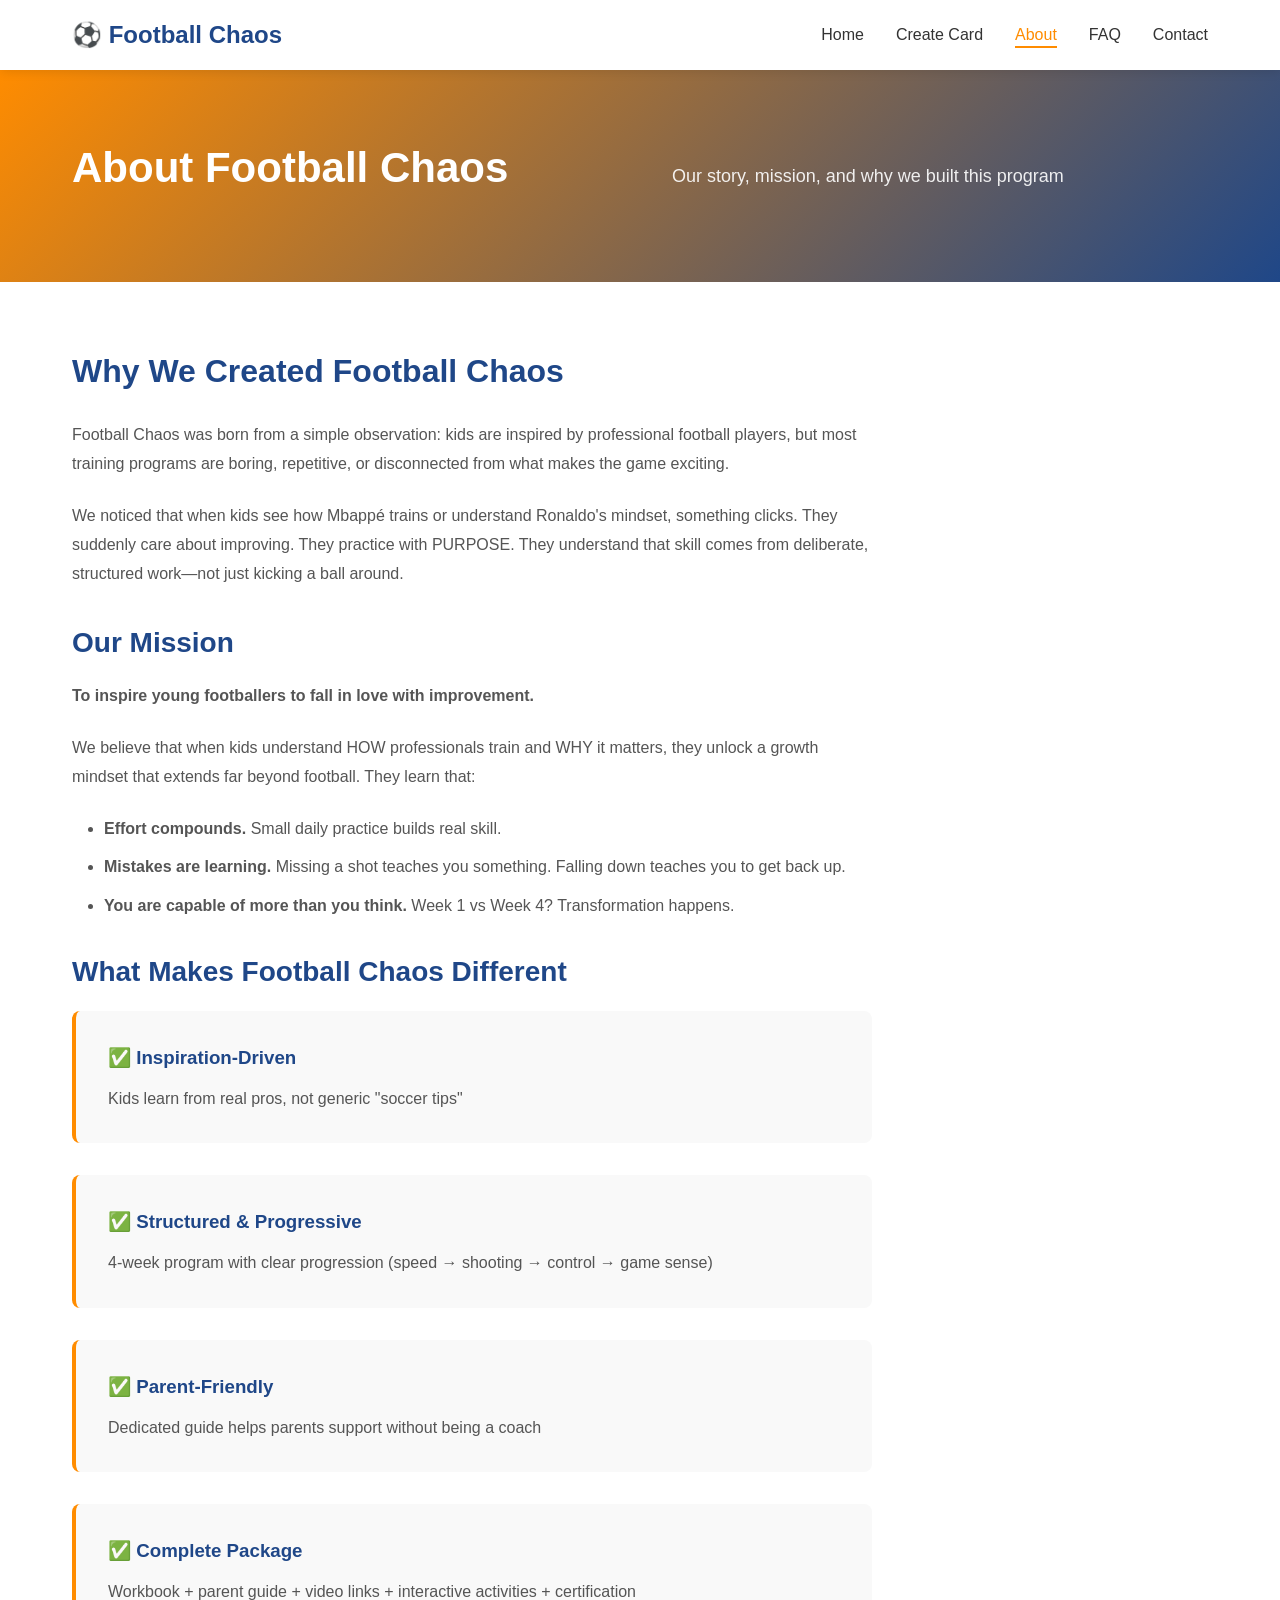
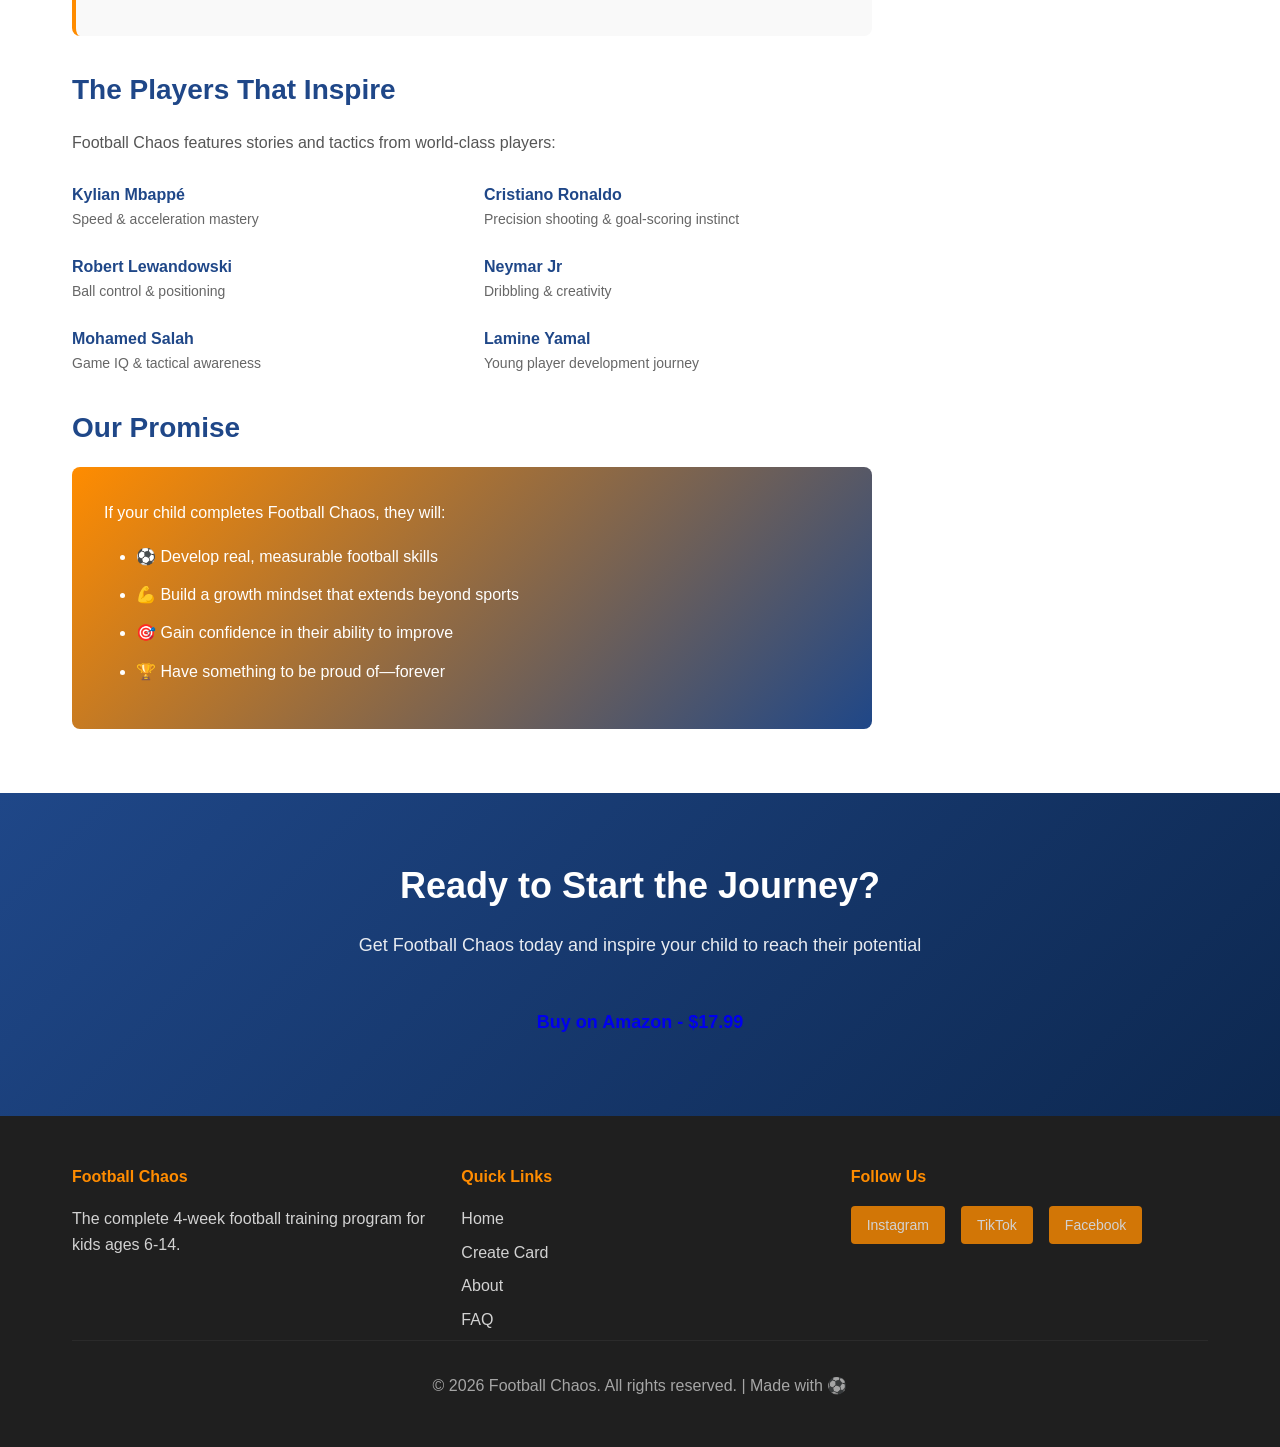
==== about.html @ 24da42ff "Add files via upload" ====
<!DOCTYPE html>
<html lang="en">
<head>
    <meta charset="UTF-8">
    <meta name="viewport" content="width=device-width, initial-scale=1.0">
    <title>About Football Chaos - Our Story & Mission</title>
    <link rel="stylesheet" href="styles.css">
</head>
<body>

<!-- Navigation -->
<nav class="navbar">
    <div class="container">
        <div class="nav-brand">⚽ Football Chaos</div>
        <ul class="nav-links">
            <li><a href="index.html">Home</a></li>
            <li><a href="card-creator.html">Create Card</a></li>
            <li><a href="about.html" class="active">About</a></li>
            <li><a href="faq.html">FAQ</a></li>
            <li><a href="contact.html">Contact</a></li>
        </ul>
    </div>
</nav>

<!-- Hero Section -->
<section class="hero" style="padding: 4rem 0; background: linear-gradient(135deg, #FF8C00 0%, #1f4788 100%);">
    <div class="container">
        <h1 style="font-size: 42px; margin-bottom: 1rem;">About Football Chaos</h1>
        <p style="font-size: 18px; opacity: 0.9;">Our story, mission, and why we built this program</p>
    </div>
</section>

<!-- Main Content -->
<section class="content-section" style="padding: 4rem 0; background: white;">
    <div class="container">
        <div style="max-width: 800px;">
            <h2 style="color: #1f4788; font-size: 32px; margin-bottom: 1.5rem;">Why We Created Football Chaos</h2>
            
            <p style="font-size: 16px; line-height: 1.8; margin-bottom: 1.5rem; color: #555;">
                Football Chaos was born from a simple observation: kids are inspired by professional football players, but most training programs are boring, repetitive, or disconnected from what makes the game exciting.
            </p>
            
            <p style="font-size: 16px; line-height: 1.8; margin-bottom: 1.5rem; color: #555;">
                We noticed that when kids see how Mbappé trains or understand Ronaldo's mindset, something clicks. They suddenly care about improving. They practice with PURPOSE. They understand that skill comes from deliberate, structured work—not just kicking a ball around.
            </p>
            
            <h2 style="color: #1f4788; font-size: 28px; margin-top: 2rem; margin-bottom: 1rem;">Our Mission</h2>
            
            <p style="font-size: 16px; line-height: 1.8; margin-bottom: 1.5rem; color: #555;">
                <strong>To inspire young footballers to fall in love with improvement.</strong>
            </p>
            
            <p style="font-size: 16px; line-height: 1.8; margin-bottom: 1.5rem; color: #555;">
                We believe that when kids understand HOW professionals train and WHY it matters, they unlock a growth mindset that extends far beyond football. They learn that:
            </p>
            
            <ul style="margin-left: 2rem; margin-bottom: 2rem; color: #555;">
                <li style="margin-bottom: 0.8rem;"><strong>Effort compounds.</strong> Small daily practice builds real skill.</li>
                <li style="margin-bottom: 0.8rem;"><strong>Mistakes are learning.</strong> Missing a shot teaches you something. Falling down teaches you to get back up.</li>
                <li style="margin-bottom: 0.8rem;"><strong>You are capable of more than you think.</strong> Week 1 vs Week 4? Transformation happens.</li>
            </ul>
            
            <h2 style="color: #1f4788; font-size: 28px; margin-top: 2rem; margin-bottom: 1rem;">What Makes Football Chaos Different</h2>
            
            <div style="background: #f9f9f9; padding: 2rem; border-radius: 8px; margin-bottom: 2rem; border-left: 4px solid #FF8C00;">
                <h3 style="color: #1f4788; margin-bottom: 0.8rem;">✅ Inspiration-Driven</h3>
                <p style="color: #555;">Kids learn from real pros, not generic "soccer tips"</p>
            </div>
            
            <div style="background: #f9f9f9; padding: 2rem; border-radius: 8px; margin-bottom: 2rem; border-left: 4px solid #FF8C00;">
                <h3 style="color: #1f4788; margin-bottom: 0.8rem;">✅ Structured & Progressive</h3>
                <p style="color: #555;">4-week program with clear progression (speed → shooting → control → game sense)</p>
            </div>
            
            <div style="background: #f9f9f9; padding: 2rem; border-radius: 8px; margin-bottom: 2rem; border-left: 4px solid #FF8C00;">
                <h3 style="color: #1f4788; margin-bottom: 0.8rem;">✅ Parent-Friendly</h3>
                <p style="color: #555;">Dedicated guide helps parents support without being a coach</p>
            </div>
            
            <div style="background: #f9f9f9; padding: 2rem; border-radius: 8px; margin-bottom: 2rem; border-left: 4px solid #FF8C00;">
                <h3 style="color: #1f4788; margin-bottom: 0.8rem;">✅ Complete Package</h3>
                <p style="color: #555;">Workbook + parent guide + video links + interactive activities + certification</p>
            </div>
            
            <h2 style="color: #1f4788; font-size: 28px; margin-top: 2rem; margin-bottom: 1rem;">The Players That Inspire</h2>
            
            <p style="font-size: 16px; line-height: 1.8; margin-bottom: 1.5rem; color: #555;">
                Football Chaos features stories and tactics from world-class players:
            </p>
            
            <div style="display: grid; grid-template-columns: repeat(2, 1fr); gap: 1.5rem; margin-bottom: 2rem;">
                <div>
                    <strong style="color: #1f4788;">Kylian Mbappé</strong>
                    <p style="color: #666; font-size: 14px;">Speed & acceleration mastery</p>
                </div>
                <div>
                    <strong style="color: #1f4788;">Cristiano Ronaldo</strong>
                    <p style="color: #666; font-size: 14px;">Precision shooting & goal-scoring instinct</p>
                </div>
                <div>
                    <strong style="color: #1f4788;">Robert Lewandowski</strong>
                    <p style="color: #666; font-size: 14px;">Ball control & positioning</p>
                </div>
                <div>
                    <strong style="color: #1f4788;">Neymar Jr</strong>
                    <p style="color: #666; font-size: 14px;">Dribbling & creativity</p>
                </div>
                <div>
                    <strong style="color: #1f4788;">Mohamed Salah</strong>
                    <p style="color: #666; font-size: 14px;">Game IQ & tactical awareness</p>
                </div>
                <div>
                    <strong style="color: #1f4788;">Lamine Yamal</strong>
                    <p style="color: #666; font-size: 14px;">Young player development journey</p>
                </div>
            </div>
            
            <h2 style="color: #1f4788; font-size: 28px; margin-top: 2rem; margin-bottom: 1rem;">Our Promise</h2>
            
            <div style="background: linear-gradient(135deg, #FF8C00 0%, #1f4788 100%); color: white; padding: 2rem; border-radius: 8px;">
                <p style="font-size: 16px; line-height: 1.8; margin-bottom: 1rem;">
                    If your child completes Football Chaos, they will:
                </p>
                <ul style="margin-left: 2rem;">
                    <li style="margin-bottom: 0.8rem;">⚽ Develop real, measurable football skills</li>
                    <li style="margin-bottom: 0.8rem;">💪 Build a growth mindset that extends beyond sports</li>
                    <li style="margin-bottom: 0.8rem;">🎯 Gain confidence in their ability to improve</li>
                    <li style="margin-bottom: 0.8rem;">🏆 Have something to be proud of—forever</li>
                </ul>
            </div>
        </div>
    </div>
</section>

<!-- CTA -->
<section class="final-cta">
    <div class="container">
        <h2>Ready to Start the Journey?</h2>
        <p>Get Football Chaos today and inspire your child to reach their potential</p>
        <a href="https://www.amazon.com" class="btn btn-large">Buy on Amazon - $17.99</a>
    </div>
</section>

<!-- Footer -->
<footer class="footer">
    <div class="container">
        <div class="footer-content">
            <div class="footer-section">
                <h4>Football Chaos</h4>
                <p>The complete 4-week football training program for kids ages 6-14.</p>
            </div>
            
            <div class="footer-section">
                <h4>Quick Links</h4>
                <ul>
                    <li><a href="index.html">Home</a></li>
                    <li><a href="card-creator.html">Create Card</a></li>
                    <li><a href="about.html">About</a></li>
                    <li><a href="faq.html">FAQ</a></li>
                </ul>
            </div>
            
            <div class="footer-section">
                <h4>Follow Us</h4>
                <div class="social-links">
                    <a href="#" class="social-link">Instagram</a>
                    <a href="#" class="social-link">TikTok</a>
                    <a href="#" class="social-link">Facebook</a>
                </div>
            </div>
        </div>
        
        <div class="footer-bottom">
            <p>&copy; 2026 Football Chaos. All rights reserved. | Made with ⚽</p>
        </div>
    </div>
</footer>

</body>
</html>
---- styles.css ----
/* Global Styles */
* {
    margin: 0;
    padding: 0;
    box-sizing: border-box;
}

html {
    scroll-behavior: smooth;
}

body {
    font-family: 'Segoe UI', Tahoma, Geneva, Verdana, sans-serif;
    line-height: 1.6;
    color: #333;
    background: #f5f5f5;
}

.container {
    max-width: 1200px;
    margin: 0 auto;
    padding: 0 2rem;
}

/* Navigation */
.navbar {
    background: white;
    box-shadow: 0 2px 10px rgba(0,0,0,0.1);
    position: sticky;
    top: 0;
    z-index: 100;
}

.navbar .container {
    display: flex;
    justify-content: space-between;
    align-items: center;
    padding: 1rem 2rem;
}

.nav-brand {
    font-size: 24px;
    font-weight: 700;
    color: #1f4788;
    text-decoration: none;
}

.nav-links {
    display: flex;
    list-style: none;
    gap: 2rem;
}

.nav-links a {
    text-decoration: none;
    color: #333;
    font-weight: 500;
    transition: color 0.3s;
    position: relative;
}

.nav-links a:hover,
.nav-links a.active {
    color: #FF8C00;
}

.nav-links a::after {
    content: '';
    position: absolute;
    bottom: -5px;
    left: 0;
    width: 0;
    height: 2px;
    background: #FF8C00;
    transition: width 0.3s;
}

.nav-links a:hover::after,
.nav-links a.active::after {
    width: 100%;
}

/* Hero Section */
.hero {
    background: linear-gradient(135deg, #1f4788 0%, #0d2850 100%);
    color: white;
    padding: 6rem 0;
}

.hero .container {
    display: grid;
    grid-template-columns: 1fr 1fr;
    gap: 4rem;
    align-items: center;
}

.hero-content h1 {
    font-size: 48px;
    margin-bottom: 1rem;
    line-height: 1.2;
}

.hero-content p {
    font-size: 20px;
    margin-bottom: 2rem;
    opacity: 0.9;
}

.hero-buttons {
    display: flex;
    gap: 1rem;
    flex-wrap: wrap;
}

.hero-card-preview {
    width: 100%;
    max-width: 350px;
    aspect-ratio: 3.5/5;
    border-radius: 12px;
    box-shadow: 0 12px 40px rgba(0,0,0,0.3);
    overflow: hidden;
}

/* Buttons */
.btn {
    display: inline-block;
    padding: 12px 32px;
    border-radius: 6px;
    text-decoration: none;
    font-weight: 600;
    transition: all 0.3s;
    border: none;
    cursor: pointer;
    font-size: 16px;
}

.btn-primary {
    background: #FF8C00;
    color: white;
}

.btn-primary:hover {
    background: #E67E00;
    transform: translateY(-2px);
    box-shadow: 0 8px 20px rgba(255, 140, 0, 0.3);
}

.btn-secondary {
    background: white;
    color: #1f4788;
    border: 2px solid white;
}

.btn-secondary:hover {
    background: transparent;
    color: white;
}

.btn-large {
    padding: 16px 40px;
    font-size: 18px;
}

/* Stats Section */
.stats-section {
    background: white;
    padding: 4rem 0;
}

.stats-section .container {
    display: grid;
    grid-template-columns: repeat(4, 1fr);
    gap: 2rem;
}

.stat-box {
    text-align: center;
    padding: 2rem;
    background: #f9f9f9;
    border-radius: 8px;
    border-left: 4px solid #FF8C00;
}

.stat-number {
    font-size: 48px;
    font-weight: 700;
    color: #FF8C00;
    margin-bottom: 0.5rem;
}

.stat-label {
    font-size: 16px;
    color: #666;
}

/* Features Section */
.features-section {
    background: white;
    padding: 4rem 0;
}

.features-section h2 {
    text-align: center;
    font-size: 36px;
    margin-bottom: 3rem;
    color: #1f4788;
}

.features-grid {
    display: grid;
    grid-template-columns: repeat(3, 1fr);
    gap: 2rem;
}

.feature-card {
    background: #f9f9f9;
    padding: 2rem;
    border-radius: 8px;
    border-top: 4px solid #FF8C00;
    transition: transform 0.3s, box-shadow 0.3s;
}

.feature-card:hover {
    transform: translateY(-8px);
    box-shadow: 0 12px 30px rgba(0,0,0,0.1);
}

.feature-icon {
    font-size: 40px;
    margin-bottom: 1rem;
}

.feature-card h3 {
    color: #1f4788;
    margin-bottom: 1rem;
    font-size: 20px;
}

.feature-card p {
    color: #666;
    line-height: 1.6;
}

/* Card Creator CTA */
.card-creator-cta {
    background: linear-gradient(135deg, #FF8C00 0%, #1f4788 100%);
    color: white;
    padding: 4rem 0;
    text-align: center;
}

.card-creator-cta h2 {
    font-size: 36px;
    margin-bottom: 1rem;
}

.card-creator-cta p {
    font-size: 18px;
    margin-bottom: 2rem;
    opacity: 0.9;
}

/* How It Works */
.how-works-section {
    background: white;
    padding: 4rem 0;
}

.how-works-section h2 {
    text-align: center;
    font-size: 36px;
    margin-bottom: 3rem;
    color: #1f4788;
}

.steps-grid {
    display: grid;
    grid-template-columns: repeat(4, 1fr);
    gap: 2rem;
}

.step {
    text-align: center;
    padding: 2rem;
    background: #f9f9f9;
    border-radius: 8px;
}

.step-number {
    width: 50px;
    height: 50px;
    background: #FF8C00;
    color: white;
    border-radius: 50%;
    display: flex;
    align-items: center;
    justify-content: center;
    font-size: 24px;
    font-weight: 700;
    margin: 0 auto 1rem;
}

.step h3 {
    color: #1f4788;
    margin-bottom: 0.5rem;
}

.step p {
    color: #666;
}

/* Testimonials */
.testimonials-section {
    background: white;
    padding: 4rem 0;
}

.testimonials-section h2 {
    text-align: center;
    font-size: 36px;
    margin-bottom: 3rem;
    color: #1f4788;
}

.testimonials-grid {
    display: grid;
    grid-template-columns: repeat(3, 1fr);
    gap: 2rem;
}

.testimonial {
    background: #f9f9f9;
    padding: 2rem;
    border-radius: 8px;
    border-left: 4px solid #FF8C00;
}

.testimonial p {
    font-style: italic;
    color: #333;
    margin-bottom: 1rem;
}

.testimonial-author {
    color: #FF8C00;
    font-weight: 600;
    font-size: 14px;
}

/* FAQ Preview */
.faq-preview-section {
    background: white;
    padding: 4rem 0;
}

.faq-preview-section h2 {
    text-align: center;
    font-size: 36px;
    margin-bottom: 3rem;
    color: #1f4788;
}

.faq-grid {
    display: grid;
    grid-template-columns: repeat(2, 1fr);
    gap: 2rem;
}

.faq-item {
    background: #f9f9f9;
    padding: 2rem;
    border-radius: 8px;
}

.faq-item h3 {
    color: #1f4788;
    margin-bottom: 0.5rem;
}

.faq-item p {
    color: #666;
}

/* Final CTA */
.final-cta {
    background: linear-gradient(135deg, #1f4788 0%, #0d2850 100%);
    color: white;
    padding: 4rem 0;
    text-align: center;
}

.final-cta h2 {
    font-size: 36px;
    margin-bottom: 1rem;
}

.final-cta p {
    font-size: 18px;
    margin-bottom: 2rem;
    opacity: 0.9;
}

/* Footer */
.footer {
    background: #1f1f1f;
    color: white;
    padding: 3rem 0 1rem;
}

.footer .container {
    margin-bottom: 2rem;
}

.footer-content {
    display: grid;
    grid-template-columns: repeat(3, 1fr);
    gap: 2rem;
}

.footer-section h4 {
    color: #FF8C00;
    margin-bottom: 1rem;
}

.footer-section p {
    opacity: 0.8;
}

.footer-section ul {
    list-style: none;
}

.footer-section ul li {
    margin-bottom: 0.5rem;
}

.footer-section a {
    color: white;
    text-decoration: none;
    opacity: 0.8;
    transition: opacity 0.3s;
}

.footer-section a:hover {
    opacity: 1;
    color: #FF8C00;
}

.social-links {
    display: flex;
    gap: 1rem;
}

.social-link {
    display: inline-block;
    padding: 8px 16px;
    background: #FF8C00;
    border-radius: 4px;
    font-size: 14px;
}

.social-link:hover {
    background: #E67E00;
}

.footer-bottom {
    text-align: center;
    padding-top: 2rem;
    border-top: 1px solid #333;
    opacity: 0.6;
}

/* Responsive Design */
@media (max-width: 768px) {
    .nav-links {
        gap: 1rem;
        font-size: 14px;
    }
    
    .hero .container {
        grid-template-columns: 1fr;
        padding: 3rem 0;
    }
    
    .hero-content h1 {
        font-size: 32px;
    }
    
    .hero-content p {
        font-size: 16px;
    }
    
    .stats-section .container,
    .features-grid,
    .steps-grid,
    .testimonials-grid,
    .footer-content {
        grid-template-columns: 1fr;
    }
    
    .faq-grid {
        grid-template-columns: 1fr;
    }
    
    .hero-buttons {
        flex-direction: column;
    }
    
    .btn {
        width: 100%;
        text-align: center;
    }
}

@media (max-width: 480px) {
    .container {
        padding: 0 1rem;
    }
    
    .navbar .container {
        flex-direction: column;
        gap: 1rem;
    }
    
    .nav-links {
        flex-direction: column;
        gap: 0.5rem;
        width: 100%;
    }
    
    .hero-content h1 {
        font-size: 24px;
    }
    
    .features-section h2,
    .how-works-section h2,
    .testimonials-section h2,
    .faq-preview-section h2,
    .final-cta h2 {
        font-size: 24px;
    }
}
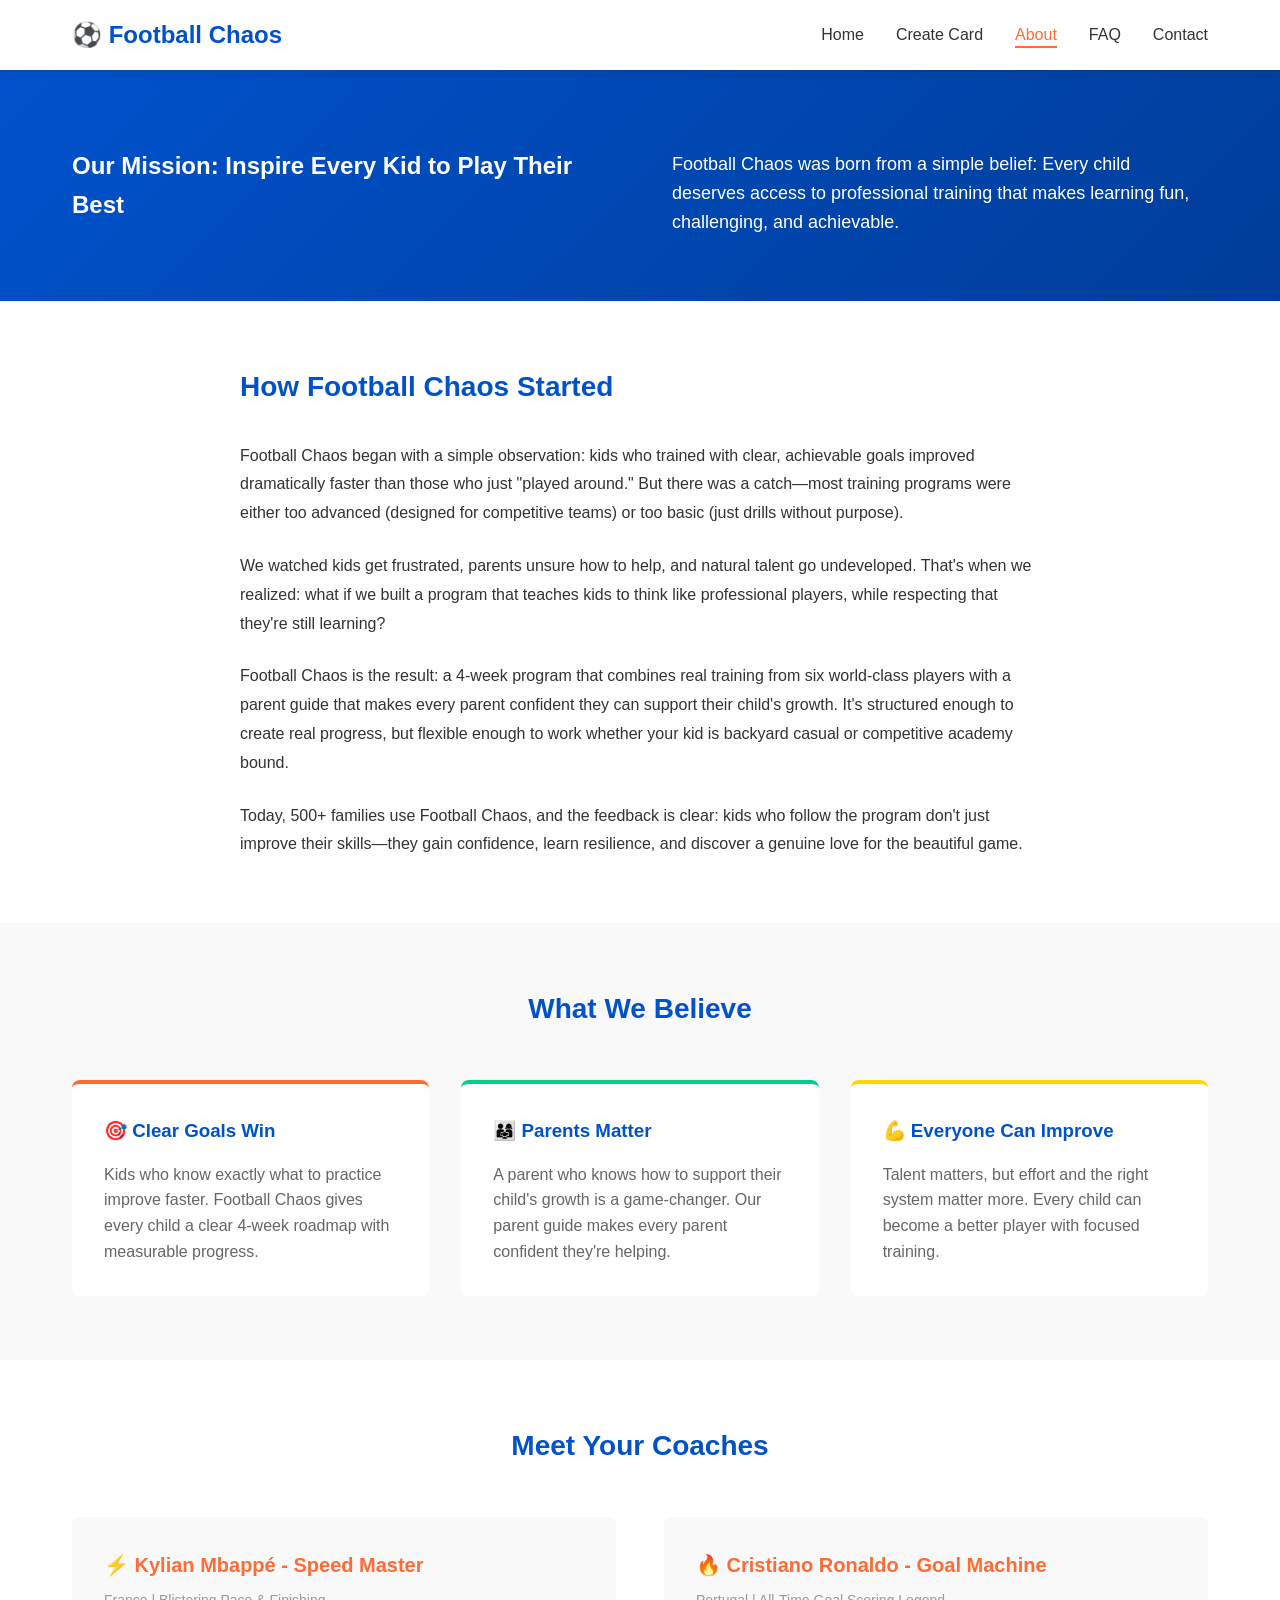
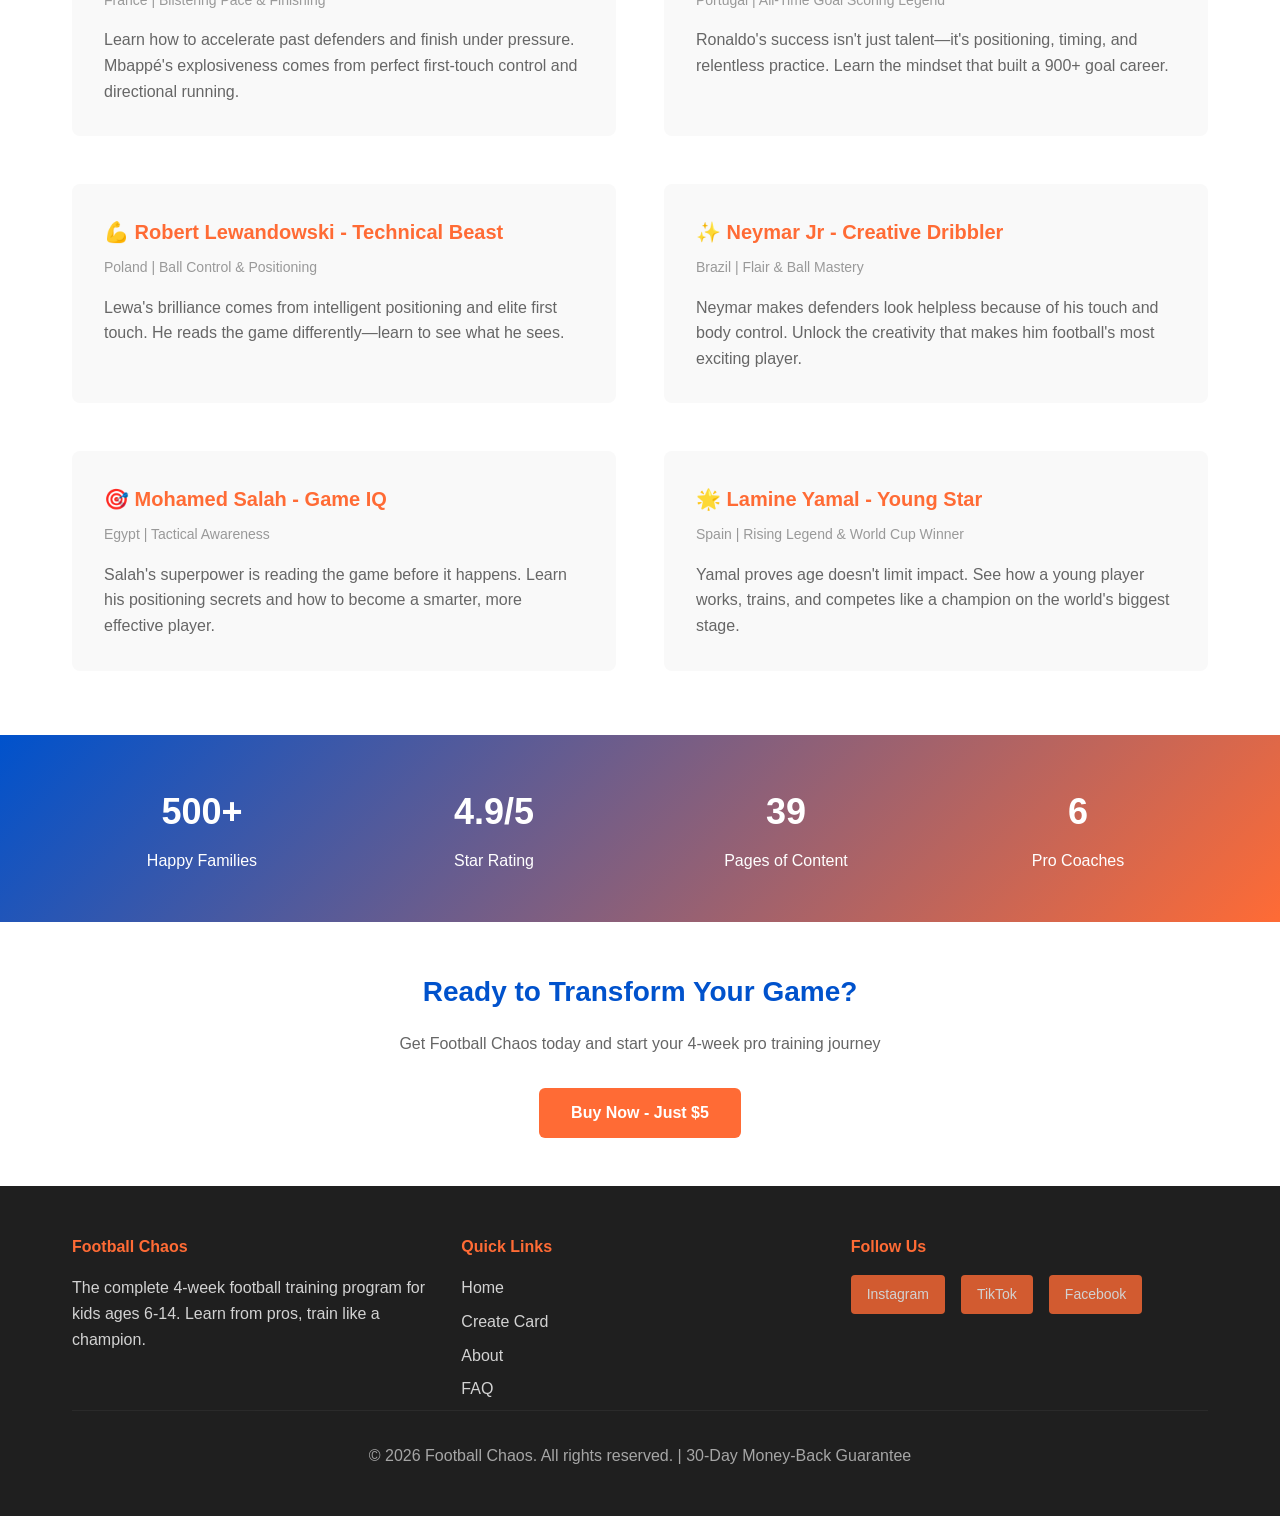
==== commit 302f5338: "Add files via upload" ====
--- a/about.html
+++ b/about.html
@@ -23,121 +23,139 @@
 </nav>
 
 <!-- Hero Section -->
-<section class="hero" style="padding: 4rem 0; background: linear-gradient(135deg, #FF8C00 0%, #1f4788 100%);">
+<section class="hero" style="padding: 4rem 0;">
     <div class="container">
-        <h1 style="font-size: 42px; margin-bottom: 1rem;">About Football Chaos</h1>
-        <p style="font-size: 18px; opacity: 0.9;">Our story, mission, and why we built this program</p>
+        <h1>Our Mission: Inspire Every Kid to Play Their Best</h1>
+        <p style="font-size: 18px; margin-top: 1rem;">Football Chaos was born from a simple belief: Every child deserves access to professional training that makes learning fun, challenging, and achievable.</p>
     </div>
 </section>
 
-<!-- Main Content -->
-<section class="content-section" style="padding: 4rem 0; background: white;">
+<!-- Story Section -->
+<section style="background: white; padding: 4rem 0;">
     <div class="container">
-        <div style="max-width: 800px;">
-            <h2 style="color: #1f4788; font-size: 32px; margin-bottom: 1.5rem;">Why We Created Football Chaos</h2>
+        <div style="max-width: 800px; margin: 0 auto;">
+            <h2 style="color: #0052CC; font-size: 28px; margin-bottom: 2rem;">How Football Chaos Started</h2>
             
-            <p style="font-size: 16px; line-height: 1.8; margin-bottom: 1.5rem; color: #555;">
-                Football Chaos was born from a simple observation: kids are inspired by professional football players, but most training programs are boring, repetitive, or disconnected from what makes the game exciting.
+            <p style="color: #333; line-height: 1.8; margin-bottom: 1.5rem; font-size: 16px;">
+                Football Chaos began with a simple observation: kids who trained with clear, achievable goals improved dramatically faster than those who just "played around." But there was a catch—most training programs were either too advanced (designed for competitive teams) or too basic (just drills without purpose).
             </p>
             
-            <p style="font-size: 16px; line-height: 1.8; margin-bottom: 1.5rem; color: #555;">
-                We noticed that when kids see how Mbappé trains or understand Ronaldo's mindset, something clicks. They suddenly care about improving. They practice with PURPOSE. They understand that skill comes from deliberate, structured work—not just kicking a ball around.
+            <p style="color: #333; line-height: 1.8; margin-bottom: 1.5rem; font-size: 16px;">
+                We watched kids get frustrated, parents unsure how to help, and natural talent go undeveloped. That's when we realized: what if we built a program that teaches kids to think like professional players, while respecting that they're still learning?
             </p>
             
-            <h2 style="color: #1f4788; font-size: 28px; margin-top: 2rem; margin-bottom: 1rem;">Our Mission</h2>
-            
-            <p style="font-size: 16px; line-height: 1.8; margin-bottom: 1.5rem; color: #555;">
-                <strong>To inspire young footballers to fall in love with improvement.</strong>
+            <p style="color: #333; line-height: 1.8; margin-bottom: 1.5rem; font-size: 16px;">
+                Football Chaos is the result: a 4-week program that combines real training from six world-class players with a parent guide that makes every parent confident they can support their child's growth. It's structured enough to create real progress, but flexible enough to work whether your kid is backyard casual or competitive academy bound.
             </p>
             
-            <p style="font-size: 16px; line-height: 1.8; margin-bottom: 1.5rem; color: #555;">
-                We believe that when kids understand HOW professionals train and WHY it matters, they unlock a growth mindset that extends far beyond football. They learn that:
+            <p style="color: #333; line-height: 1.8; font-size: 16px;">
+                Today, 500+ families use Football Chaos, and the feedback is clear: kids who follow the program don't just improve their skills—they gain confidence, learn resilience, and discover a genuine love for the beautiful game.
             </p>
-            
-            <ul style="margin-left: 2rem; margin-bottom: 2rem; color: #555;">
-                <li style="margin-bottom: 0.8rem;"><strong>Effort compounds.</strong> Small daily practice builds real skill.</li>
-                <li style="margin-bottom: 0.8rem;"><strong>Mistakes are learning.</strong> Missing a shot teaches you something. Falling down teaches you to get back up.</li>
-                <li style="margin-bottom: 0.8rem;"><strong>You are capable of more than you think.</strong> Week 1 vs Week 4? Transformation happens.</li>
-            </ul>
-            
-            <h2 style="color: #1f4788; font-size: 28px; margin-top: 2rem; margin-bottom: 1rem;">What Makes Football Chaos Different</h2>
-            
-            <div style="background: #f9f9f9; padding: 2rem; border-radius: 8px; margin-bottom: 2rem; border-left: 4px solid #FF8C00;">
-                <h3 style="color: #1f4788; margin-bottom: 0.8rem;">✅ Inspiration-Driven</h3>
-                <p style="color: #555;">Kids learn from real pros, not generic "soccer tips"</p>
+        </div>
+    </div>
+</section>
+
+<!-- Our Values Section -->
+<section style="background: #f9f9f9; padding: 4rem 0;">
+    <div class="container">
+        <h2 style="text-align: center; color: #0052CC; font-size: 28px; margin-bottom: 3rem;">What We Believe</h2>
+        
+        <div style="display: grid; grid-template-columns: repeat(3, 1fr); gap: 2rem;">
+            <div style="padding: 2rem; background: white; border-radius: 8px; border-top: 4px solid #FF6B35;">
+                <h3 style="color: #0052CC; margin-bottom: 1rem;">🎯 Clear Goals Win</h3>
+                <p style="color: #666; line-height: 1.6;">Kids who know exactly what to practice improve faster. Football Chaos gives every child a clear 4-week roadmap with measurable progress.</p>
             </div>
             
-            <div style="background: #f9f9f9; padding: 2rem; border-radius: 8px; margin-bottom: 2rem; border-left: 4px solid #FF8C00;">
-                <h3 style="color: #1f4788; margin-bottom: 0.8rem;">✅ Structured & Progressive</h3>
-                <p style="color: #555;">4-week program with clear progression (speed → shooting → control → game sense)</p>
+            <div style="padding: 2rem; background: white; border-radius: 8px; border-top: 4px solid #00D084;">
+                <h3 style="color: #0052CC; margin-bottom: 1rem;">👨‍👩‍👧 Parents Matter</h3>
+                <p style="color: #666; line-height: 1.6;">A parent who knows how to support their child's growth is a game-changer. Our parent guide makes every parent confident they're helping.</p>
             </div>
             
-            <div style="background: #f9f9f9; padding: 2rem; border-radius: 8px; margin-bottom: 2rem; border-left: 4px solid #FF8C00;">
-                <h3 style="color: #1f4788; margin-bottom: 0.8rem;">✅ Parent-Friendly</h3>
-                <p style="color: #555;">Dedicated guide helps parents support without being a coach</p>
-            </div>
-            
-            <div style="background: #f9f9f9; padding: 2rem; border-radius: 8px; margin-bottom: 2rem; border-left: 4px solid #FF8C00;">
-                <h3 style="color: #1f4788; margin-bottom: 0.8rem;">✅ Complete Package</h3>
-                <p style="color: #555;">Workbook + parent guide + video links + interactive activities + certification</p>
-            </div>
-            
-            <h2 style="color: #1f4788; font-size: 28px; margin-top: 2rem; margin-bottom: 1rem;">The Players That Inspire</h2>
-            
-            <p style="font-size: 16px; line-height: 1.8; margin-bottom: 1.5rem; color: #555;">
-                Football Chaos features stories and tactics from world-class players:
-            </p>
-            
-            <div style="display: grid; grid-template-columns: repeat(2, 1fr); gap: 1.5rem; margin-bottom: 2rem;">
-                <div>
-                    <strong style="color: #1f4788;">Kylian Mbappé</strong>
-                    <p style="color: #666; font-size: 14px;">Speed & acceleration mastery</p>
-                </div>
-                <div>
-                    <strong style="color: #1f4788;">Cristiano Ronaldo</strong>
-                    <p style="color: #666; font-size: 14px;">Precision shooting & goal-scoring instinct</p>
-                </div>
-                <div>
-                    <strong style="color: #1f4788;">Robert Lewandowski</strong>
-                    <p style="color: #666; font-size: 14px;">Ball control & positioning</p>
-                </div>
-                <div>
-                    <strong style="color: #1f4788;">Neymar Jr</strong>
-                    <p style="color: #666; font-size: 14px;">Dribbling & creativity</p>
-                </div>
-                <div>
-                    <strong style="color: #1f4788;">Mohamed Salah</strong>
-                    <p style="color: #666; font-size: 14px;">Game IQ & tactical awareness</p>
-                </div>
-                <div>
-                    <strong style="color: #1f4788;">Lamine Yamal</strong>
-                    <p style="color: #666; font-size: 14px;">Young player development journey</p>
-                </div>
-            </div>
-            
-            <h2 style="color: #1f4788; font-size: 28px; margin-top: 2rem; margin-bottom: 1rem;">Our Promise</h2>
-            
-            <div style="background: linear-gradient(135deg, #FF8C00 0%, #1f4788 100%); color: white; padding: 2rem; border-radius: 8px;">
-                <p style="font-size: 16px; line-height: 1.8; margin-bottom: 1rem;">
-                    If your child completes Football Chaos, they will:
-                </p>
-                <ul style="margin-left: 2rem;">
-                    <li style="margin-bottom: 0.8rem;">⚽ Develop real, measurable football skills</li>
-                    <li style="margin-bottom: 0.8rem;">💪 Build a growth mindset that extends beyond sports</li>
-                    <li style="margin-bottom: 0.8rem;">🎯 Gain confidence in their ability to improve</li>
-                    <li style="margin-bottom: 0.8rem;">🏆 Have something to be proud of—forever</li>
-                </ul>
+            <div style="padding: 2rem; background: white; border-radius: 8px; border-top: 4px solid #FFD700;">
+                <h3 style="color: #0052CC; margin-bottom: 1rem;">💪 Everyone Can Improve</h3>
+                <p style="color: #666; line-height: 1.6;">Talent matters, but effort and the right system matter more. Every child can become a better player with focused training.</p>
             </div>
         </div>
     </div>
 </section>
 
-<!-- CTA -->
-<section class="final-cta">
+<!-- Player Profiles Section -->
+<section style="background: white; padding: 4rem 0;">
     <div class="container">
-        <h2>Ready to Start the Journey?</h2>
-        <p>Get Football Chaos today and inspire your child to reach their potential</p>
-        <a href="https://www.amazon.com" class="btn btn-large">Buy on Amazon - $17.99</a>
+        <h2 style="text-align: center; color: #0052CC; font-size: 28px; margin-bottom: 3rem;">Meet Your Coaches</h2>
+        
+        <div style="display: grid; grid-template-columns: repeat(2, 1fr); gap: 3rem;">
+            <div style="padding: 2rem; background: #f9f9f9; border-radius: 8px;">
+                <h3 style="color: #FF6B35; font-size: 20px; margin-bottom: 0.5rem;">⚡ Kylian Mbappé - Speed Master</h3>
+                <p style="color: #999; margin-bottom: 1rem; font-size: 14px;">France | Blistering Pace & Finishing</p>
+                <p style="color: #666; line-height: 1.6;">Learn how to accelerate past defenders and finish under pressure. Mbappé's explosiveness comes from perfect first-touch control and directional running.</p>
+            </div>
+            
+            <div style="padding: 2rem; background: #f9f9f9; border-radius: 8px;">
+                <h3 style="color: #FF6B35; font-size: 20px; margin-bottom: 0.5rem;">🔥 Cristiano Ronaldo - Goal Machine</h3>
+                <p style="color: #999; margin-bottom: 1rem; font-size: 14px;">Portugal | All-Time Goal Scoring Legend</p>
+                <p style="color: #666; line-height: 1.6;">Ronaldo's success isn't just talent—it's positioning, timing, and relentless practice. Learn the mindset that built a 900+ goal career.</p>
+            </div>
+            
+            <div style="padding: 2rem; background: #f9f9f9; border-radius: 8px;">
+                <h3 style="color: #FF6B35; font-size: 20px; margin-bottom: 0.5rem;">💪 Robert Lewandowski - Technical Beast</h3>
+                <p style="color: #999; margin-bottom: 1rem; font-size: 14px;">Poland | Ball Control & Positioning</p>
+                <p style="color: #666; line-height: 1.6;">Lewa's brilliance comes from intelligent positioning and elite first touch. He reads the game differently—learn to see what he sees.</p>
+            </div>
+            
+            <div style="padding: 2rem; background: #f9f9f9; border-radius: 8px;">
+                <h3 style="color: #FF6B35; font-size: 20px; margin-bottom: 0.5rem;">✨ Neymar Jr - Creative Dribbler</h3>
+                <p style="color: #999; margin-bottom: 1rem; font-size: 14px;">Brazil | Flair & Ball Mastery</p>
+                <p style="color: #666; line-height: 1.6;">Neymar makes defenders look helpless because of his touch and body control. Unlock the creativity that makes him football's most exciting player.</p>
+            </div>
+            
+            <div style="padding: 2rem; background: #f9f9f9; border-radius: 8px;">
+                <h3 style="color: #FF6B35; font-size: 20px; margin-bottom: 0.5rem;">🎯 Mohamed Salah - Game IQ</h3>
+                <p style="color: #999; margin-bottom: 1rem; font-size: 14px;">Egypt | Tactical Awareness</p>
+                <p style="color: #666; line-height: 1.6;">Salah's superpower is reading the game before it happens. Learn his positioning secrets and how to become a smarter, more effective player.</p>
+            </div>
+            
+            <div style="padding: 2rem; background: #f9f9f9; border-radius: 8px;">
+                <h3 style="color: #FF6B35; font-size: 20px; margin-bottom: 0.5rem;">🌟 Lamine Yamal - Young Star</h3>
+                <p style="color: #999; margin-bottom: 1rem; font-size: 14px;">Spain | Rising Legend & World Cup Winner</p>
+                <p style="color: #666; line-height: 1.6;">Yamal proves age doesn't limit impact. See how a young player works, trains, and competes like a champion on the world's biggest stage.</p>
+            </div>
+        </div>
+    </div>
+</section>
+
+<!-- Stats Section -->
+<section style="background: linear-gradient(135deg, #0052CC, #FF6B35); color: white; padding: 3rem 0;">
+    <div class="container">
+        <div style="text-align: center;">
+            <div style="display: grid; grid-template-columns: repeat(4, 1fr); gap: 2rem;">
+                <div>
+                    <div style="font-size: 36px; font-weight: bold; margin-bottom: 0.5rem;">500+</div>
+                    <p>Happy Families</p>
+                </div>
+                <div>
+                    <div style="font-size: 36px; font-weight: bold; margin-bottom: 0.5rem;">4.9/5</div>
+                    <p>Star Rating</p>
+                </div>
+                <div>
+                    <div style="font-size: 36px; font-weight: bold; margin-bottom: 0.5rem;">39</div>
+                    <p>Pages of Content</p>
+                </div>
+                <div>
+                    <div style="font-size: 36px; font-weight: bold; margin-bottom: 0.5rem;">6</div>
+                    <p>Pro Coaches</p>
+                </div>
+            </div>
+        </div>
+    </div>
+</section>
+
+<!-- CTA Section -->
+<section style="background: white; padding: 3rem 0; text-align: center;">
+    <div class="container">
+        <h2 style="color: #0052CC; font-size: 28px; margin-bottom: 1rem;">Ready to Transform Your Game?</h2>
+        <p style="color: #666; margin-bottom: 2rem;">Get Football Chaos today and start your 4-week pro training journey</p>
+        <a href="index.html" class="btn btn-primary">Buy Now - Just $5</a>
     </div>
 </section>
 
@@ -147,7 +165,7 @@
         <div class="footer-content">
             <div class="footer-section">
                 <h4>Football Chaos</h4>
-                <p>The complete 4-week football training program for kids ages 6-14.</p>
+                <p>The complete 4-week football training program for kids ages 6-14. Learn from pros, train like a champion.</p>
             </div>
             
             <div class="footer-section">
@@ -171,7 +189,7 @@
         </div>
         
         <div class="footer-bottom">
-            <p>&copy; 2026 Football Chaos. All rights reserved. | Made with ⚽</p>
+            <p>&copy; 2026 Football Chaos. All rights reserved. | 30-Day Money-Back Guarantee</p>
         </div>
     </div>
 </footer>
--- a/styles.css
+++ b/styles.css
@@ -41,7 +41,7 @@
 .nav-brand {
     font-size: 24px;
     font-weight: 700;
-    color: #1f4788;
+    color: #0052CC;
     text-decoration: none;
 }
 
@@ -61,7 +61,7 @@
 
 .nav-links a:hover,
 .nav-links a.active {
-    color: #FF8C00;
+    color: #FF6B35;
 }
 
 .nav-links a::after {
@@ -71,7 +71,7 @@
     left: 0;
     width: 0;
     height: 2px;
-    background: #FF8C00;
+    background: #FF6B35;
     transition: width 0.3s;
 }
 
@@ -82,7 +82,7 @@
 
 /* Hero Section */
 .hero {
-    background: linear-gradient(135deg, #1f4788 0%, #0d2850 100%);
+    background: linear-gradient(135deg, #0052CC 0%, #003d99 100%);
     color: white;
     padding: 6rem 0;
 }
@@ -135,7 +135,7 @@
 }
 
 .btn-primary {
-    background: #FF8C00;
+    background: #FF6B35;
     color: white;
 }
 
@@ -147,7 +147,7 @@
 
 .btn-secondary {
     background: white;
-    color: #1f4788;
+    color: #0052CC;
     border: 2px solid white;
 }
 
@@ -178,13 +178,13 @@
     padding: 2rem;
     background: #f9f9f9;
     border-radius: 8px;
-    border-left: 4px solid #FF8C00;
+    border-left: 4px solid #FF6B35;
 }
 
 .stat-number {
     font-size: 48px;
     font-weight: 700;
-    color: #FF8C00;
+    color: #FF6B35;
     margin-bottom: 0.5rem;
 }
 
@@ -203,7 +203,7 @@
     text-align: center;
     font-size: 36px;
     margin-bottom: 3rem;
-    color: #1f4788;
+    color: #0052CC;
 }
 
 .features-grid {
@@ -216,7 +216,7 @@
     background: #f9f9f9;
     padding: 2rem;
     border-radius: 8px;
-    border-top: 4px solid #FF8C00;
+    border-top: 4px solid #FF6B35;
     transition: transform 0.3s, box-shadow 0.3s;
 }
 
@@ -231,7 +231,7 @@
 }
 
 .feature-card h3 {
-    color: #1f4788;
+    color: #0052CC;
     margin-bottom: 1rem;
     font-size: 20px;
 }
@@ -243,7 +243,7 @@
 
 /* Card Creator CTA */
 .card-creator-cta {
-    background: linear-gradient(135deg, #FF8C00 0%, #1f4788 100%);
+    background: linear-gradient(135deg, #FF6B35 0%, #0052CC 100%);
     color: white;
     padding: 4rem 0;
     text-align: center;
@@ -270,7 +270,7 @@
     text-align: center;
     font-size: 36px;
     margin-bottom: 3rem;
-    color: #1f4788;
+    color: #0052CC;
 }
 
 .steps-grid {
@@ -289,7 +289,7 @@
 .step-number {
     width: 50px;
     height: 50px;
-    background: #FF8C00;
+    background: #FF6B35;
     color: white;
     border-radius: 50%;
     display: flex;
@@ -301,7 +301,7 @@
 }
 
 .step h3 {
-    color: #1f4788;
+    color: #0052CC;
     margin-bottom: 0.5rem;
 }
 
@@ -319,7 +319,7 @@
     text-align: center;
     font-size: 36px;
     margin-bottom: 3rem;
-    color: #1f4788;
+    color: #0052CC;
 }
 
 .testimonials-grid {
@@ -332,7 +332,7 @@
     background: #f9f9f9;
     padding: 2rem;
     border-radius: 8px;
-    border-left: 4px solid #FF8C00;
+    border-left: 4px solid #FF6B35;
 }
 
 .testimonial p {
@@ -342,7 +342,7 @@
 }
 
 .testimonial-author {
-    color: #FF8C00;
+    color: #FF6B35;
     font-weight: 600;
     font-size: 14px;
 }
@@ -357,7 +357,7 @@
     text-align: center;
     font-size: 36px;
     margin-bottom: 3rem;
-    color: #1f4788;
+    color: #0052CC;
 }
 
 .faq-grid {
@@ -373,7 +373,7 @@
 }
 
 .faq-item h3 {
-    color: #1f4788;
+    color: #0052CC;
     margin-bottom: 0.5rem;
 }
 
@@ -383,7 +383,7 @@
 
 /* Final CTA */
 .final-cta {
-    background: linear-gradient(135deg, #1f4788 0%, #0d2850 100%);
+    background: linear-gradient(135deg, #0052CC 0%, #003d99 100%);
     color: white;
     padding: 4rem 0;
     text-align: center;
@@ -418,7 +418,7 @@
 }
 
 .footer-section h4 {
-    color: #FF8C00;
+    color: #FF6B35;
     margin-bottom: 1rem;
 }
 
@@ -443,7 +443,7 @@
 
 .footer-section a:hover {
     opacity: 1;
-    color: #FF8C00;
+    color: #FF6B35;
 }
 
 .social-links {
@@ -454,7 +454,7 @@
 .social-link {
     display: inline-block;
     padding: 8px 16px;
-    background: #FF8C00;
+    background: #FF6B35;
     border-radius: 4px;
     font-size: 14px;
 }
@@ -539,4 +539,271 @@
     .final-cta h2 {
         font-size: 24px;
     }
-}+}
+/* Stats Section */
+.stats-section {
+    background: linear-gradient(135deg, #0052CC 0%, #FF6B35 100%);
+    color: white;
+    padding: 4rem 0;
+    margin: 2rem 0;
+}
+
+.stats-section .container {
+    display: grid;
+    grid-template-columns: repeat(4, 1fr);
+    gap: 2rem;
+}
+
+.stat-box {
+    text-align: center;
+}
+
+.stat-number {
+    font-size: 48px;
+    font-weight: bold;
+    display: block;
+    margin-bottom: 0.5rem;
+}
+
+.stat-label {
+    font-size: 16px;
+    opacity: 0.95;
+}
+
+/* Features Section */
+.features-section {
+    padding: 4rem 0;
+    background: white;
+}
+
+.features-section h2 {
+    text-align: center;
+    font-size: 32px;
+    color: #0052CC;
+    margin-bottom: 3rem;
+}
+
+.features-grid {
+    display: grid;
+    grid-template-columns: repeat(3, 1fr);
+    gap: 2rem;
+}
+
+.feature-card {
+    padding: 2rem;
+    background: #f9f9f9;
+    border-radius: 8px;
+    border-left: 4px solid #FF6B35;
+    transition: transform 0.3s, box-shadow 0.3s;
+}
+
+.feature-card:hover {
+    transform: translateY(-5px);
+    box-shadow: 0 8px 20px rgba(0, 82, 204, 0.15);
+}
+
+.feature-icon {
+    font-size: 36px;
+    margin-bottom: 1rem;
+}
+
+.feature-card h3 {
+    color: #0052CC;
+    margin-bottom: 0.5rem;
+    font-size: 18px;
+}
+
+.feature-card p {
+    color: #666;
+    font-size: 14px;
+    line-height: 1.6;
+}
+
+/* Testimonials Section */
+.testimonials-section {
+    background: white;
+    padding: 4rem 0;
+}
+
+.testimonials-section h2 {
+    text-align: center;
+    font-size: 32px;
+    color: #0052CC;
+    margin-bottom: 3rem;
+}
+
+.testimonials-grid {
+    display: grid;
+    grid-template-columns: repeat(3, 1fr);
+    gap: 2rem;
+}
+
+.testimonial {
+    padding: 2rem;
+    background: #f9f9f9;
+    border-radius: 8px;
+    border-top: 3px solid #00D084;
+    box-shadow: 0 2px 8px rgba(0, 0, 0, 0.05);
+}
+
+.testimonial p {
+    color: #333;
+    font-style: italic;
+    line-height: 1.6;
+    margin-bottom: 1rem;
+}
+
+.testimonial-author {
+    color: #0052CC;
+    font-weight: bold;
+    font-size: 14px;
+}
+
+/* Card Creator CTA */
+.card-creator-cta {
+    background: linear-gradient(135deg, #FF6B35, #00D084);
+    color: white;
+    padding: 3rem 0;
+    text-align: center;
+}
+
+.card-creator-cta h2 {
+    font-size: 32px;
+    margin-bottom: 1rem;
+}
+
+.card-creator-cta p {
+    font-size: 16px;
+    margin-bottom: 2rem;
+    opacity: 0.95;
+}
+
+/* How It Works Section */
+.how-works-section {
+    background: white;
+    padding: 4rem 0;
+}
+
+.how-works-section h2 {
+    text-align: center;
+    font-size: 32px;
+    color: #0052CC;
+    margin-bottom: 3rem;
+}
+
+.steps-grid {
+    display: grid;
+    grid-template-columns: repeat(4, 1fr);
+    gap: 2rem;
+}
+
+.step {
+    text-align: center;
+    padding: 2rem 1.5rem;
+    background: #f9f9f9;
+    border-radius: 8px;
+}
+
+.step-number {
+    width: 50px;
+    height: 50px;
+    background: #0052CC;
+    color: white;
+    border-radius: 50%;
+    display: flex;
+    align-items: center;
+    justify-content: center;
+    font-size: 24px;
+    font-weight: bold;
+    margin: 0 auto 1rem;
+}
+
+.step h3 {
+    color: #0052CC;
+    margin-bottom: 0.5rem;
+}
+
+.step p {
+    color: #666;
+    font-size: 14px;
+    line-height: 1.6;
+}
+
+/* FAQ Preview Section */
+.faq-preview-section {
+    background: white;
+    padding: 4rem 0;
+}
+
+.faq-preview-section h2 {
+    text-align: center;
+    font-size: 32px;
+    color: #0052CC;
+    margin-bottom: 3rem;
+}
+
+.faq-grid {
+    display: grid;
+    grid-template-columns: repeat(2, 1fr);
+    gap: 2rem;
+    margin-bottom: 3rem;
+}
+
+.faq-item {
+    padding: 2rem;
+    background: #f9f9f9;
+    border-radius: 8px;
+    border-left: 4px solid #FF6B35;
+}
+
+.faq-item h3 {
+    color: #0052CC;
+    margin-bottom: 0.5rem;
+    font-size: 16px;
+}
+
+.faq-item p {
+    color: #666;
+    font-size: 14px;
+    line-height: 1.6;
+}
+
+/* Final CTA Section */
+.final-cta {
+    background: #0052CC;
+    color: white;
+    padding: 4rem 0;
+    text-align: center;
+}
+
+.final-cta h2 {
+    font-size: 36px;
+    margin-bottom: 1rem;
+}
+
+.final-cta p {
+    font-size: 16px;
+    opacity: 0.95;
+    margin-bottom: 2rem;
+}
+
+/* Responsive */
+@media (max-width: 768px) {
+    .stats-section .container,
+    .features-grid,
+    .testimonials-grid,
+    .steps-grid {
+        grid-template-columns: 1fr;
+    }
+    
+    .faq-grid {
+        grid-template-columns: 1fr;
+    }
+    
+    .feature-card,
+    .step,
+    .faq-item,
+    .testimonial {
+        padding: 1.5rem;
+    }
+}
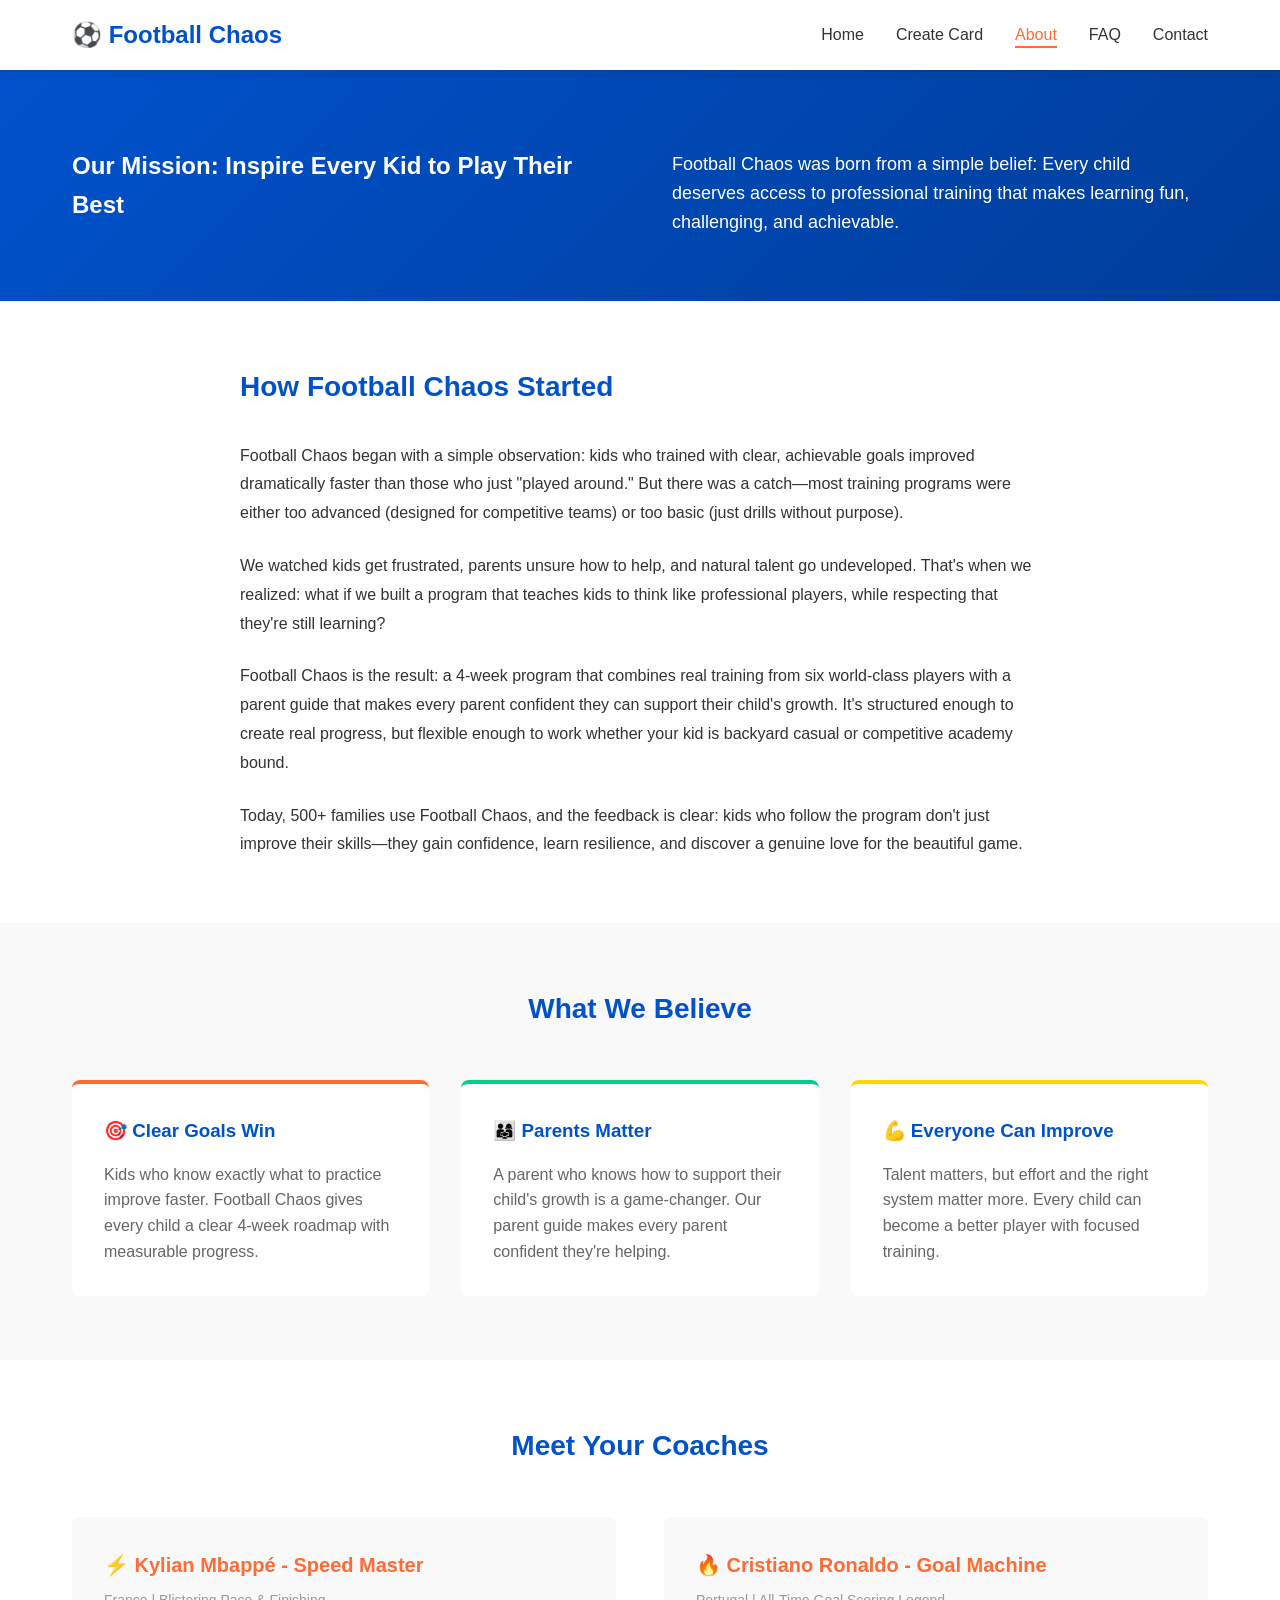
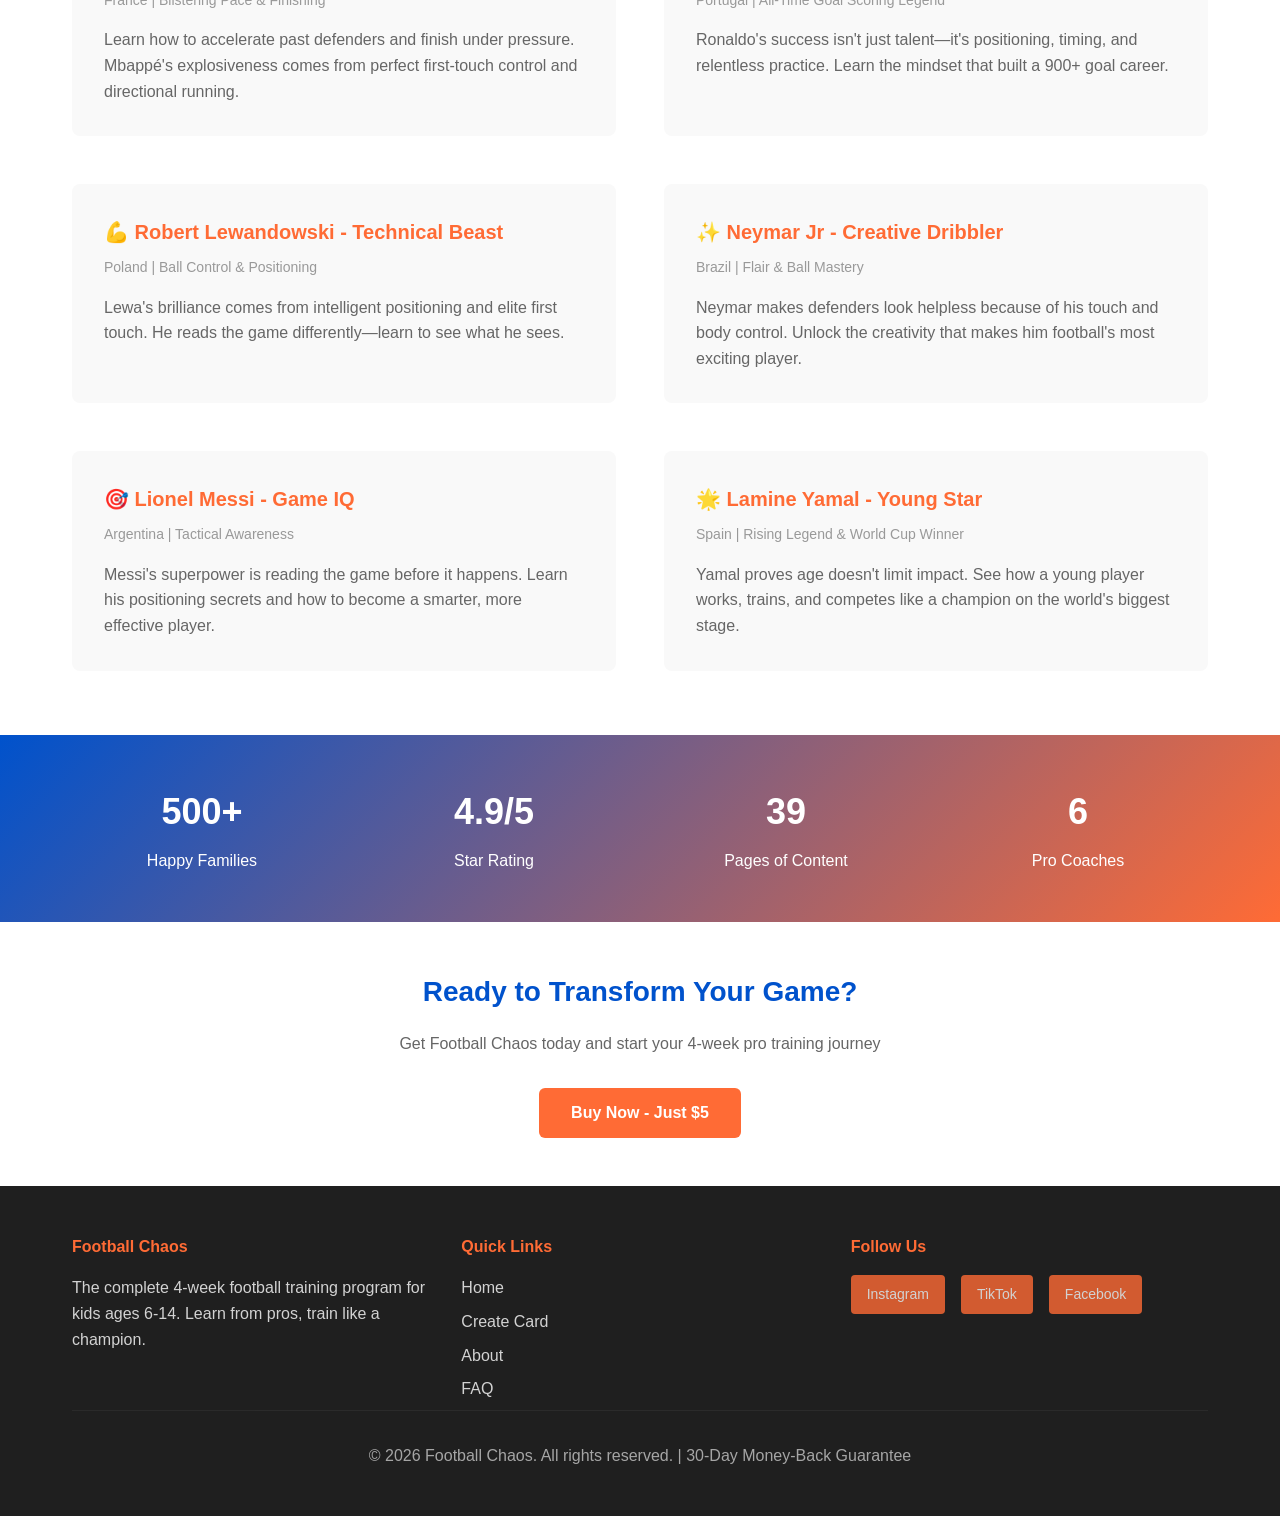
==== commit 702704a4: "Add files via upload" ====
--- a/about.html
+++ b/about.html
@@ -110,9 +110,9 @@
             </div>
             
             <div style="padding: 2rem; background: #f9f9f9; border-radius: 8px;">
-                <h3 style="color: #FF6B35; font-size: 20px; margin-bottom: 0.5rem;">🎯 Mohamed Salah - Game IQ</h3>
-                <p style="color: #999; margin-bottom: 1rem; font-size: 14px;">Egypt | Tactical Awareness</p>
-                <p style="color: #666; line-height: 1.6;">Salah's superpower is reading the game before it happens. Learn his positioning secrets and how to become a smarter, more effective player.</p>
+                <h3 style="color: #FF6B35; font-size: 20px; margin-bottom: 0.5rem;">🎯 Lionel Messi - Game IQ</h3>
+                <p style="color: #999; margin-bottom: 1rem; font-size: 14px;">Argentina | Tactical Awareness</p>
+                <p style="color: #666; line-height: 1.6;">Messi's superpower is reading the game before it happens. Learn his positioning secrets and how to become a smarter, more effective player.</p>
             </div>
             
             <div style="padding: 2rem; background: #f9f9f9; border-radius: 8px;">
